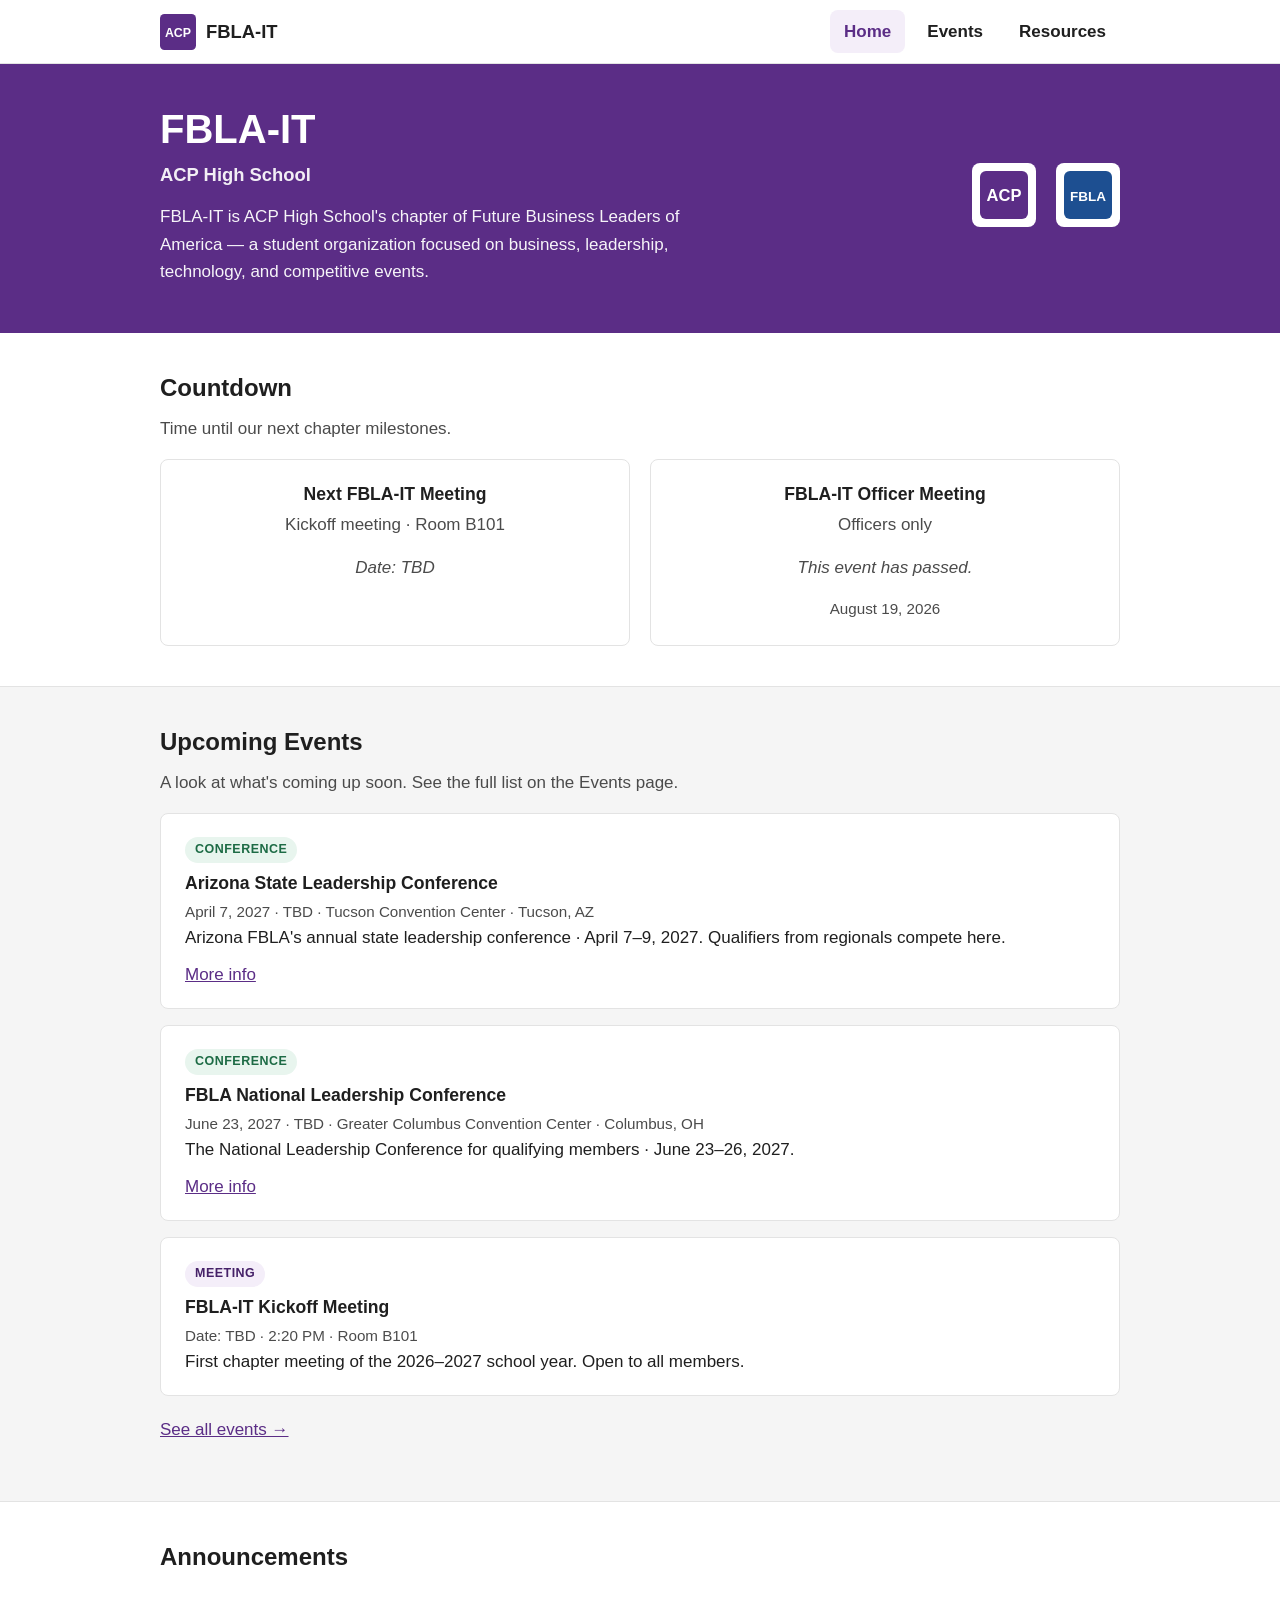
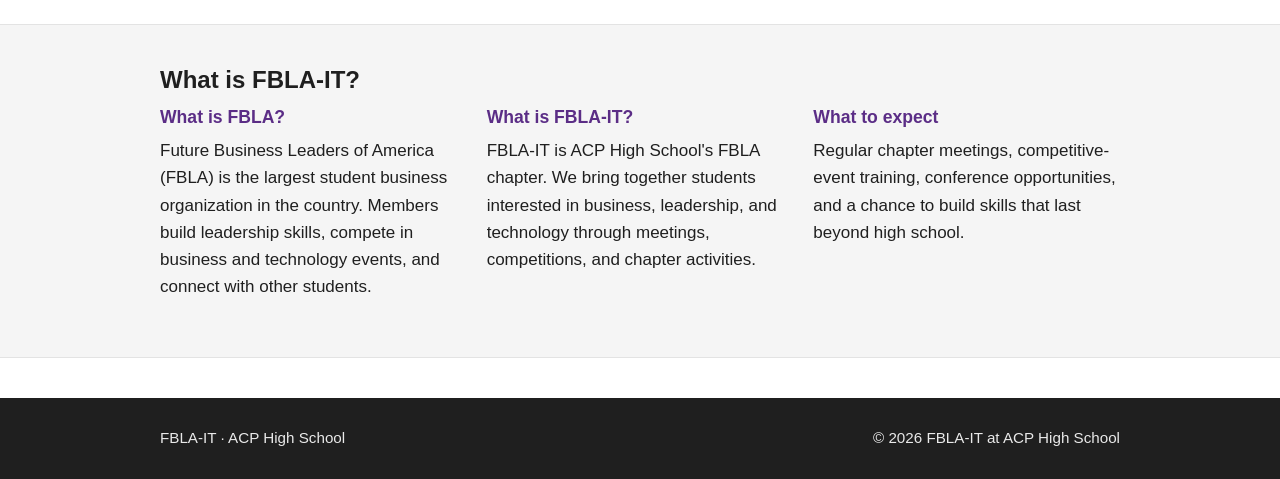
==== index.html @ 6e1526bc "Fix nav button accessibility and clean up styles" ====
<!DOCTYPE html>
<html lang="en">
  <head>
    <meta charset="UTF-8" />
    <meta name="viewport" content="width=device-width, initial-scale=1.0" />
    <title>FBLA-IT | ACP High School</title>
    <meta
      name="description"
      content="FBLA-IT is ACP High School's FBLA chapter focused on business, leadership, technology, and competitive events."
    />
    <link rel="icon" href="images/favicon.svg" type="image/svg+xml" />
    <link rel="stylesheet" href="css/styles.css" />
  </head>
  <body>
    <header class="site-header">
      <div class="container header-inner">
        <a class="brand" href="index.html">
          <!-- Replace images/acp-logo.svg with the official ACP High School logo -->
          <img
            class="brand-logo"
            src="images/acp-logo.svg"
            alt="ACP High School logo"
          />
          <span>FBLA-IT</span>
        </a>
        <button
          class="nav-toggle"
          id="nav-toggle"
          aria-label="Menu"
          aria-expanded="false"
          aria-controls="site-nav"
        >
          <span class="bar"></span>
          <span class="bar"></span>
          <span class="bar"></span>
        </button>
        <nav id="site-nav" class="site-nav" aria-label="Main navigation">
          <ul>
            <li><a class="active" aria-current="page" href="index.html">Home</a></li>
            <li><a href="events.html">Events</a></li>
            <li><a href="resources.html">Resources</a></li>
          </ul>
        </nav>
      </div>
    </header>

    <main id="main">
      <!-- Hero -->
      <section class="hero">
        <div class="container hero-inner">
          <div class="hero-text">
            <h1>FBLA-IT</h1>
            <p class="hero-school">ACP High School</p>
            <p class="hero-description">
              FBLA-IT is ACP High School's chapter of Future Business Leaders
              of America — a student organization focused on business,
              leadership, technology, and competitive events.
            </p>
          </div>
          <div class="hero-logos">
            <!-- Replace these with the official logo files (keep the same names) -->
            <img src="images/acp-logo.svg" alt="ACP High School logo" />
            <img src="images/fbla-logo.svg" alt="FBLA High School logo" />
          </div>
        </div>
      </section>

      <!-- Countdown -->
      <section class="section" aria-labelledby="countdown-heading">
        <div class="container">
          <h2 id="countdown-heading">Countdown</h2>
          <p class="section-intro">
            Time until our next chapter milestones.
          </p>
          <div id="countdown-list" class="countdown-list"></div>
        </div>
      </section>

      <!-- Upcoming events -->
      <section class="section section-alt" aria-labelledby="upcoming-heading">
        <div class="container">
          <h2 id="upcoming-heading">Upcoming Events</h2>
          <p class="section-intro">
            A look at what's coming up soon. See the full list on the Events page.
          </p>
          <div id="home-events" class="event-list"></div>
          <p class="section-link"><a href="events.html">See all events &rarr;</a></p>
        </div>
      </section>

      <!-- Latest announcement -->
      <section class="section" aria-labelledby="announcement-heading">
        <div class="container">
          <h2 id="announcement-heading">Announcements</h2>
          <div id="announcements"></div>
        </div>
      </section>

      <!-- About -->
      <section class="section section-alt" aria-labelledby="about-heading">
        <div class="container">
          <h2 id="about-heading">What is FBLA-IT?</h2>
          <div class="about-cols">
            <div>
              <h3>What is FBLA?</h3>
              <p>
                Future Business Leaders of America (FBLA) is the largest student
                business organization in the country. Members build leadership
                skills, compete in business and technology events, and connect
                with other students.
              </p>
            </div>
            <div>
              <h3>What is FBLA-IT?</h3>
              <p>
                FBLA-IT is ACP High School's FBLA chapter. We bring together
                students interested in business, leadership, and technology
                through meetings, competitions, and chapter activities.
              </p>
            </div>
            <div>
              <h3>What to expect</h3>
              <p>
                Regular chapter meetings, competitive-event training, conference
                opportunities, and a chance to build skills that last beyond
                high school.
              </p>
            </div>
          </div>
        </div>
      </section>
    </main>

    <footer class="site-footer">
      <div class="container footer-inner">
        <p>FBLA-IT &middot; ACP High School</p>
        <p>&copy; 2026 FBLA-IT at ACP High School</p>
      </div>
    </footer>

    <script src="js/data.js"></script>
    <script src="js/site.js"></script>
  </body>
</html>
---- css/styles.css ----
:root {
  --acp-purple: #5b2d86;
  --acp-purple-dark: #452168;
  --acp-purple-light: #f4eef9;
  --ink: #1f1f1f;
  --grey-700: #4b4b4b;
  --grey-500: #7a7a7a;
  --grey-300: #d9d9d9;
  --grey-100: #f5f5f5;
  --white: #ffffff;
  --border: #e3e3e3;
  --radius: 8px;
  --max-width: 1000px;
}

/* ---- Reset & base ---- */
* {
  box-sizing: border-box;
}

body {
  margin: 0;
  font-family: -apple-system, BlinkMacSystemFont, "Segoe UI", Roboto, Helvetica,
    Arial, sans-serif;
  font-size: 17px;
  line-height: 1.6;
  color: var(--ink);
  background: var(--white);
}

h1,
h2,
h3 {
  line-height: 1.25;
  margin: 0 0 0.5em;
}

h1 {
  font-size: 2rem;
}

h2 {
  font-size: 1.5rem;
}

h3 {
  font-size: 1.1rem;
}

p {
  margin: 0 0 1em;
}

a {
  color: var(--acp-purple);
}

a:hover {
  color: var(--acp-purple-dark);
}

/* Visible focus state for keyboard users */
a:focus-visible,
button:focus-visible {
  outline: 3px solid var(--acp-purple);
  outline-offset: 2px;
}

img {
  max-width: 100%;
  height: auto;
}

.container {
  max-width: var(--max-width);
  margin: 0 auto;
  padding: 0 20px;
}
.hidden {
  display: none !important;
}

/* ---- Header / navigation ---- */
.site-header {
  background: var(--white);
  border-bottom: 1px solid var(--border);
  position: sticky;
  top: 0;
  z-index: 50;
}

.header-inner {
  display: flex;
  align-items: center;
  justify-content: space-between;
  gap: 16px;
  padding-top: 10px;
  padding-bottom: 10px;
}

.brand {
  display: flex;
  align-items: center;
  gap: 10px;
  text-decoration: none;
  color: var(--ink);
  font-weight: 700;
  font-size: 1.15rem;
}

.brand:hover {
  color: var(--ink);
}

.brand-logo {
  height: 36px;
  width: auto;
}

.site-nav ul {
  list-style: none;
  margin: 0;
  padding: 0;
  display: flex;
  gap: 8px;
}

.site-nav a {
  display: block;
  padding: 8px 14px;
  border-radius: var(--radius);
  text-decoration: none;
  color: var(--ink);
  font-weight: 600;
}

.site-nav a:hover {
  background: var(--grey-100);
  color: var(--acp-purple);
}

.site-nav a.active {
  color: var(--acp-purple);
  background: var(--acp-purple-light);
}

/* Hamburger button (hidden on large screens) */
.nav-toggle {
  display: none;
  background: none;
  border: 1px solid var(--grey-300);
  border-radius: var(--radius);
  padding: 8px 10px;
  cursor: pointer;
}

.nav-toggle .bar {
  display: block;
  width: 22px;
  height: 2px;
  background: var(--ink);
  margin: 4px 0;
  border-radius: 1px;
}

/* ---- Hero ---- */
.hero {
  background: var(--acp-purple);
  color: var(--white);
  padding: 40px 0 48px;
}

.hero-inner {
  display: flex;
  align-items: center;
  justify-content: space-between;
  gap: 32px;
  flex-wrap: wrap;
}

.hero h1 {
  font-size: 2.5rem;
  margin-bottom: 0.15em;
}

.hero-school {
  font-size: 1.15rem;
  font-weight: 600;
  opacity: 0.92;
  margin-bottom: 0.75em;
}

.hero-description {
  max-width: 34em;
  margin: 0;
  opacity: 0.95;
}

.hero-logos {
  display: flex;
  align-items: center;
  gap: 20px;
  flex-shrink: 0;
}

.hero-logos img {
  height: 64px;
  width: auto;
  background: var(--white);
  border-radius: var(--radius);
  padding: 8px;
}

/* ---- Sections ---- */
.section {
  padding: 40px 0;
}

.section-alt {
  background: var(--grey-100);
  border-top: 1px solid var(--border);
  border-bottom: 1px solid var(--border);
}

.section-intro {
  color: var(--grey-700);
  max-width: 40em;
}

.section-link {
  margin-top: 20px;
}

/* ---- Page header (Events / Resources) ---- */
.page-header {
  background: var(--acp-purple);
  color: var(--white);
  padding: 32px 0;
}

.page-header p {
  opacity: 0.95;
  max-width: 42em;
  margin: 0;
}

/* ---- Countdown ---- */
.countdown-list {
  display: grid;
  gap: 20px;
  grid-template-columns: repeat(auto-fit, minmax(260px, 1fr));
}

.countdown-card {
  border: 1px solid var(--border);
  border-radius: var(--radius);
  padding: 24px;
  background: var(--white);
  text-align: center;
}

.countdown-name {
  margin-bottom: 0.25em;
}

.countdown-note {
  color: var(--grey-700);
  margin-bottom: 16px;
}

.countdown-time {
  display: flex;
  justify-content: center;
  gap: 16px;
  margin: 16px 0;
}

.countdown-unit {
  display: flex;
  flex-direction: column;
  align-items: center;
  min-width: 56px;
}

.countdown-value {
  font-size: 1.9rem;
  font-weight: 700;
  color: var(--acp-purple);
  font-variant-numeric: tabular-nums;
  line-height: 1.1;
}

.countdown-label {
  font-size: 0.8rem;
  text-transform: uppercase;
  letter-spacing: 0.04em;
  color: var(--grey-500);
}

.countdown-date {
  color: var(--grey-700);
  margin: 0;
  font-size: 0.95rem;
}

.countdown-past {
  margin: 0;
  color: var(--grey-700);
  font-style: italic;
}

.countdown-tbd {
  margin: 12px 0 0;
  color: var(--grey-700);
  font-style: italic;
}

/* ---- Announcement ---- */
.announcement-card {
  border: 1px solid var(--border);
  border-left: 5px solid var(--acp-purple);
  border-radius: var(--radius);
  padding: 20px 24px;
  background: var(--white);
  max-width: 46em;
}

.announcement-header {
  display: flex;
  align-items: baseline;
  justify-content: space-between;
  gap: 16px;
  flex-wrap: wrap;
}

.announcement-card h3 {
  margin-bottom: 0;
}

.announcement-date {
  color: var(--grey-500);
  font-size: 0.95rem;
  margin: 0;
}

.announcement-card > p {
  margin-bottom: 0;
}

.announcement-card .announcement-link {
  margin-top: 12px;
}

/* ---- Event cards ---- */
.event-list {
  display: grid;
  gap: 16px;
}

.event-card {
  border: 1px solid var(--border);
  border-radius: var(--radius);
  padding: 20px 24px;
  background: var(--white);
}

.event-card h3 {
  margin-bottom: 0.25em;
}

.event-meta {
  color: var(--grey-700);
  font-size: 0.95rem;
  margin-bottom: 0.5em;
}

.event-card > p {
  margin-bottom: 0;
}

.event-card .event-link {
  margin-top: 10px;
}

/* Event type badge — the label text carries the meaning (not color alone) */
.event-type {
  display: inline-block;
  font-size: 0.78rem;
  font-weight: 700;
  text-transform: uppercase;
  letter-spacing: 0.04em;
  padding: 3px 10px;
  border-radius: 999px;
  margin-bottom: 10px;
}

.type-meeting {
  background: var(--acp-purple-light);
  color: var(--acp-purple-dark);
}

.type-deadline {
  background: #fdeaea;
  color: #9b1c1c;
}

.type-competition {
  background: #e8f0fb;
  color: #1d4f91;
}

.type-conference {
  background: #e8f5ee;
  color: #1d6b45;
}

.type-fundraiser {
  background: #fdf3e0;
  color: #8a5a00;
}

.type-service {
  background: #e5f4f4;
  color: #0f5e5e;
}

.type-testing {
  background: #eeeeee;
  color: #4b4b4b;
}

.empty-note {
  color: var(--grey-700);
}

/* ---- Resource cards ---- */
.resource-grid {
  display: grid;
  gap: 16px;
  grid-template-columns: repeat(auto-fill, minmax(280px, 1fr));
}

.resource-card {
  border: 1px solid var(--border);
  border-radius: var(--radius);
  padding: 20px 24px;
  background: var(--white);
  display: flex;
  flex-direction: column;
}

.resource-card h3 {
  margin-bottom: 0.35em;
}

.resource-card p {
  margin-bottom: 0;
  flex-grow: 1;
}

.resource-link {
  margin-top: 14px;
}

/* ---- About (Home) ---- */
.about-cols {
  display: grid;
  gap: 20px;
  grid-template-columns: repeat(auto-fit, minmax(240px, 1fr));
}

.about-cols h3 {
  color: var(--acp-purple);
}

/* ---- Footer ---- */
.site-footer {
  background: var(--ink);
  color: var(--white);
  padding: 28px 0;
  margin-top: 40px;
}

.footer-inner {
  display: flex;
  justify-content: space-between;
  gap: 12px;
  flex-wrap: wrap;
}

.site-footer p {
  margin: 0;
  font-size: 0.95rem;
  opacity: 0.9;
}

/* ---- Responsive ---- */
@media (max-width: 720px) {
  body {
    font-size: 16px;
  }

  .nav-toggle {
    display: block;
  }

  .site-nav {
    display: none;
    position: absolute;
    top: 100%;
    left: 0;
    right: 0;
    background: var(--white);
    border-bottom: 1px solid var(--border);
    padding: 8px 20px 16px;
  }

  .site-nav.open {
    display: block;
  }

  .site-nav ul {
    flex-direction: column;
    gap: 4px;
  }

  .site-nav a {
    padding: 12px 10px;
  }

  .hero {
    padding: 32px 0 40px;
  }

  .hero h1 {
    font-size: 2rem;
  }

  .hero-inner {
    flex-direction: column;
    align-items: flex-start;
  }

  .hero-logos img {
    height: 52px;
  }

  .countdown-value {
    font-size: 1.5rem;
  }

  .countdown-unit {
    min-width: 48px;
  }

  .countdown-time {
    gap: 10px;
  }

  .footer-inner {
    flex-direction: column;
  }
}
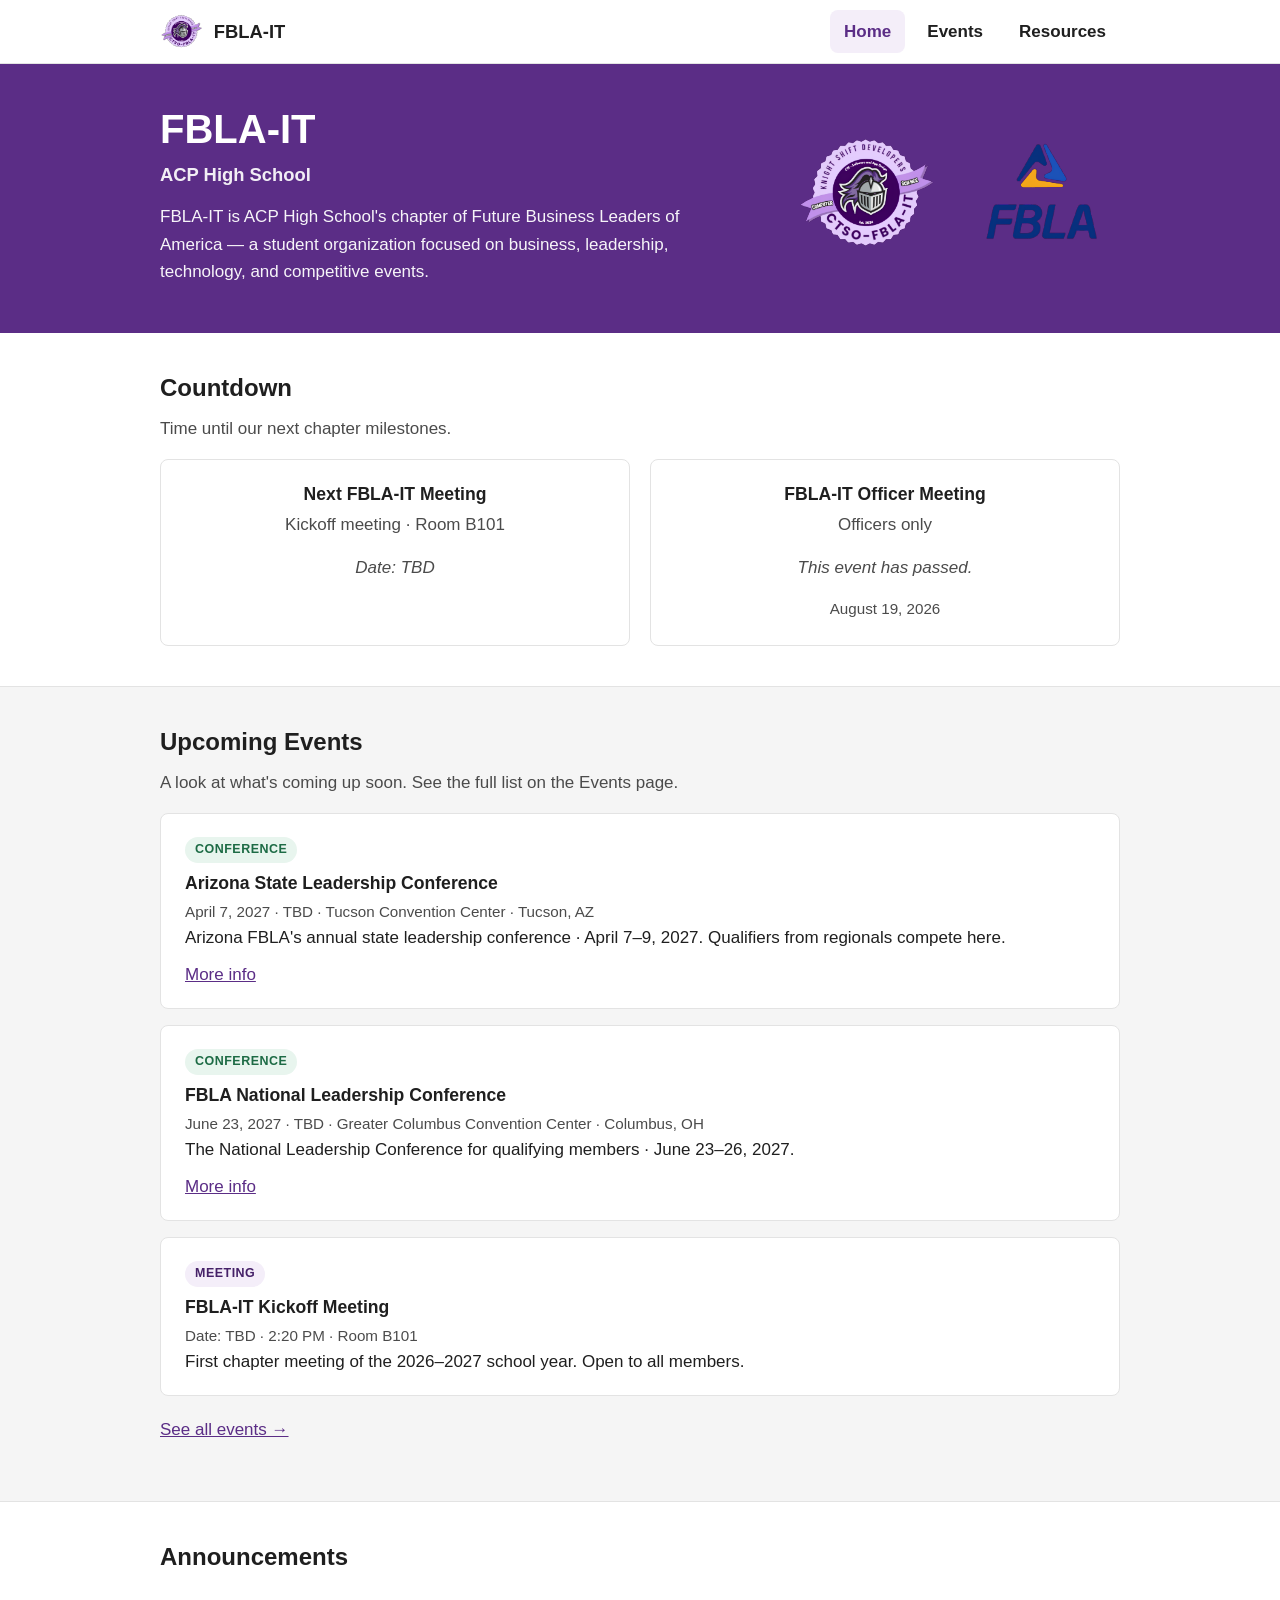
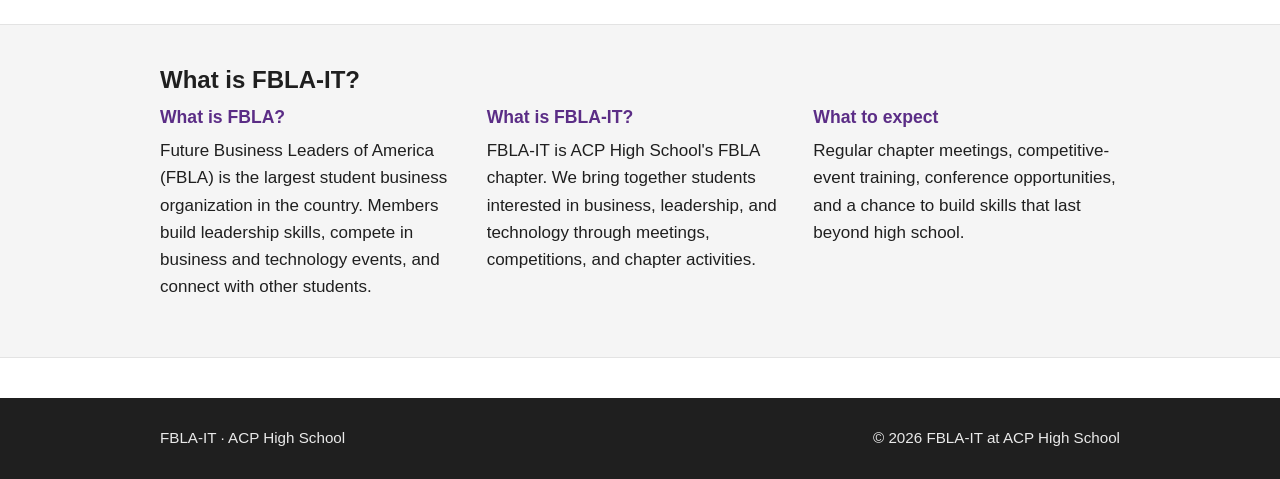
==== commit d2000514: "added the FBLA logo onto the website" ====
--- a/index.html
+++ b/index.html
@@ -60,7 +60,8 @@
           <div class="hero-logos">
             <!-- Replace these with the official logo files (keep the same names) -->
             <img src="images/acp-logo.svg" alt="ACP High School logo" />
-            <img src="images/fbla-logo.svg" alt="FBLA High School logo" />
+            <img src="images/fbla-primary-logo.svg" alt="FBLA High School logo" />
+            <!-- <img src="images\fbla-emblem.svg" alt="FBLA High School emblem" /> -->
           </div>
         </div>
       </section>
--- a/css/styles.css
+++ b/css/styles.css
@@ -199,16 +199,14 @@
 .hero-logos {
   display: flex;
   align-items: center;
-  gap: 20px;
+  gap: 24px;
   flex-shrink: 0;
 }
 
 .hero-logos img {
-  height: 64px;
+  height: 120px;
   width: auto;
-  background: var(--white);
-  border-radius: var(--radius);
-  padding: 8px;
+  object-fit: contain;
 }
 
 /* ---- Sections ---- */
@@ -542,7 +540,7 @@
   }
 
   .hero-logos img {
-    height: 52px;
+    height: 80px;
   }
 
   .countdown-value {
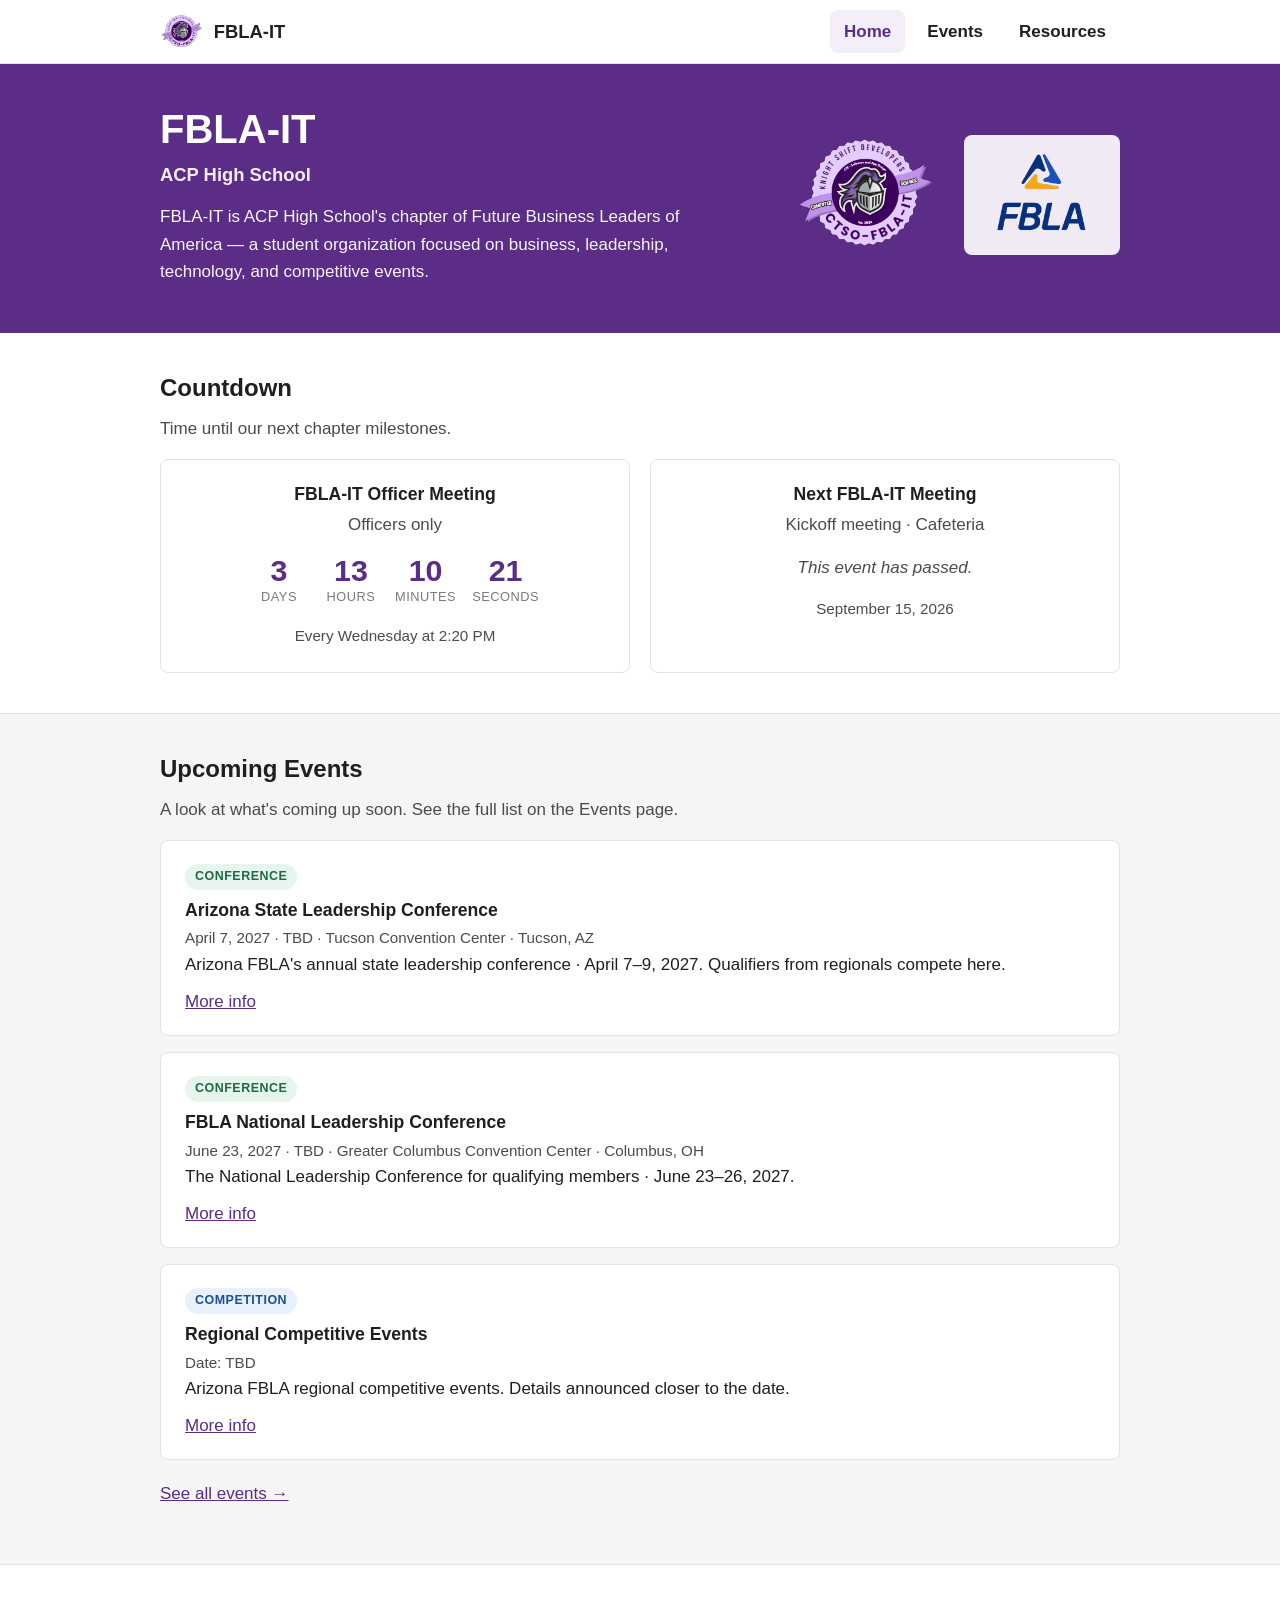
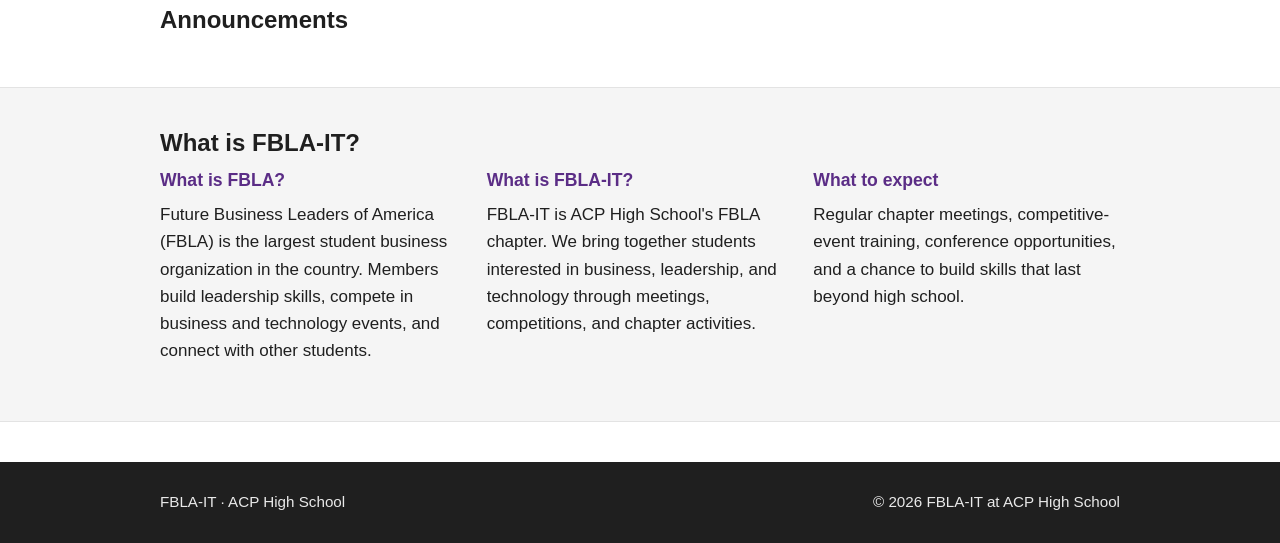
==== commit 96540367: "Fixed events, and put backgroudn behind logo, and more..." ====
--- a/index.html
+++ b/index.html
@@ -139,7 +139,7 @@
       </div>
     </footer>
 
-    <script src="js/data.js"></script>
-    <script src="js/site.js"></script>
+    <script src="js/data.js?v=2"></script>
+    <script src="js/site.js?v=2"></script>
   </body>
 </html>
--- a/css/styles.css
+++ b/css/styles.css
@@ -209,6 +209,12 @@
   object-fit: contain;
 }
 
+.hero-logos img:last-child {
+  background: rgba(255, 255, 255, 0.9);
+  padding: 12px 16px;
+  border-radius: 8px;
+}
+
 /* ---- Sections ---- */
 .section {
   padding: 40px 0;
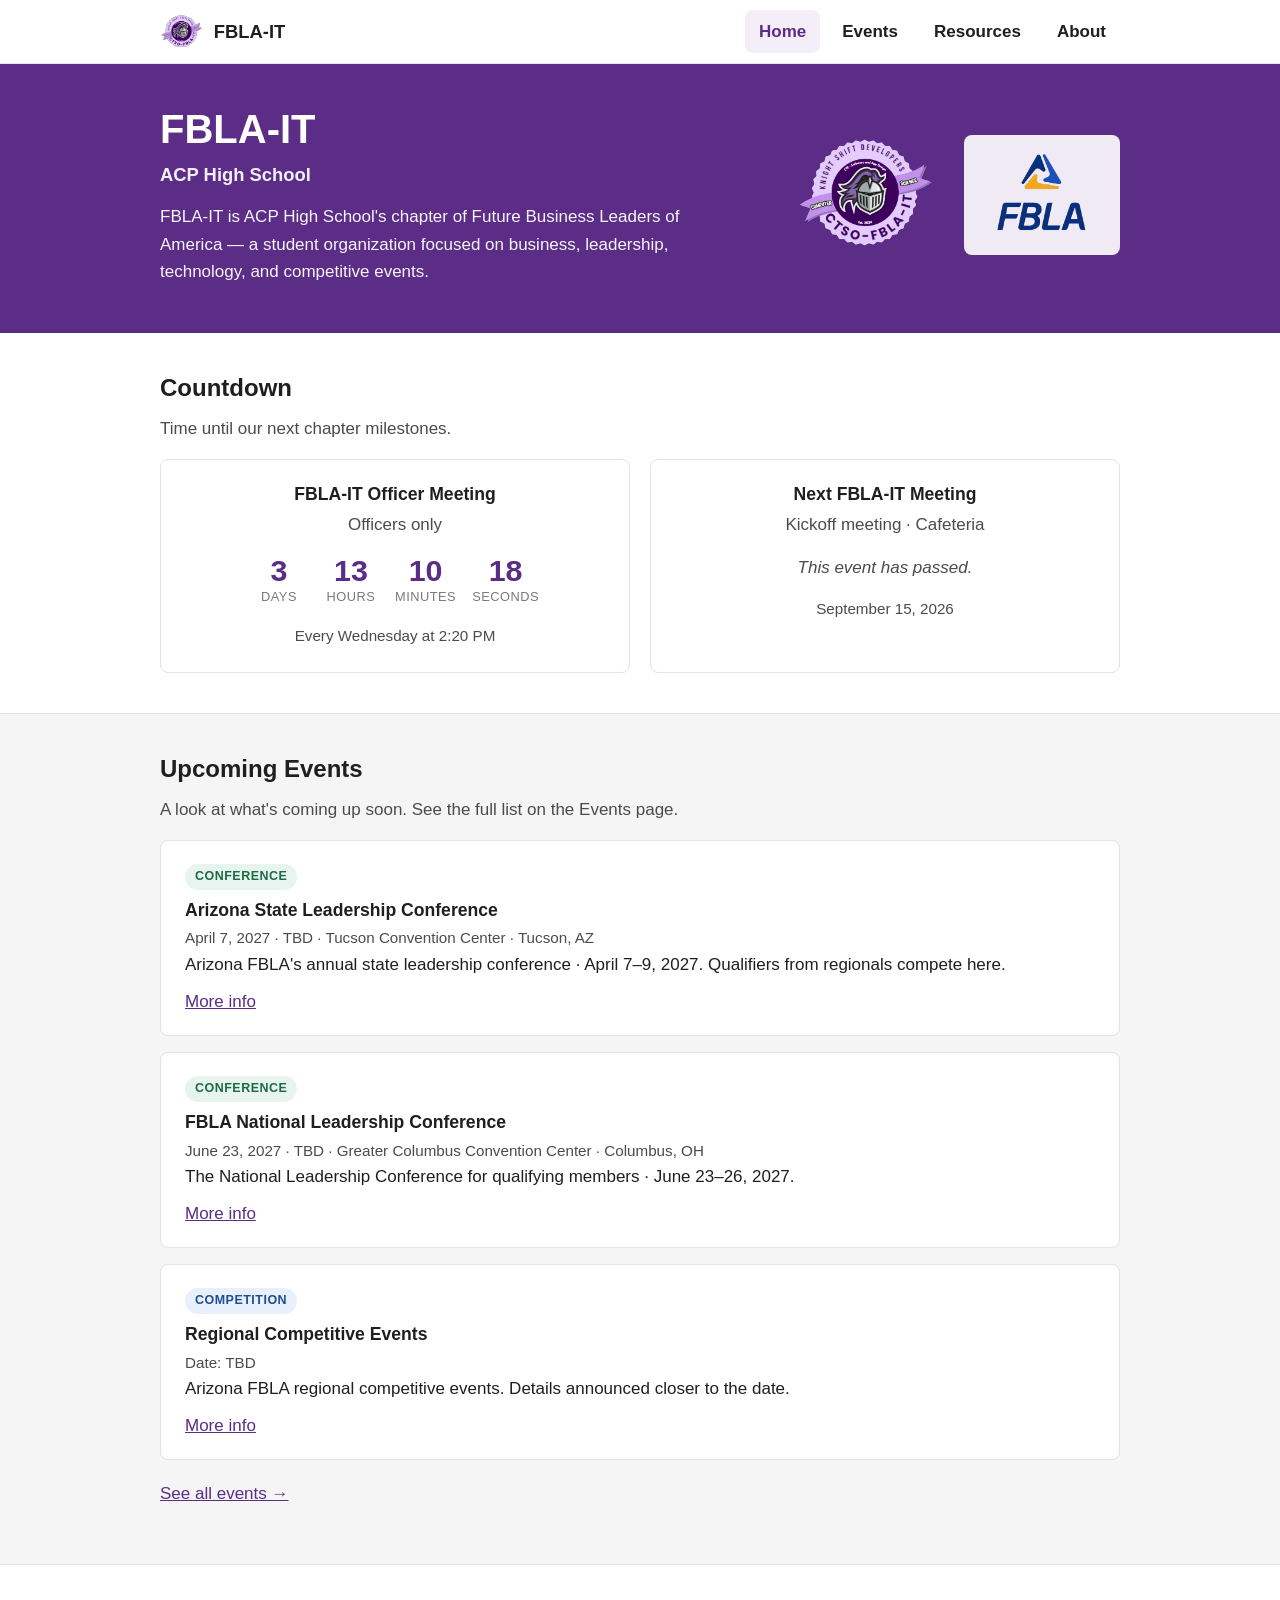
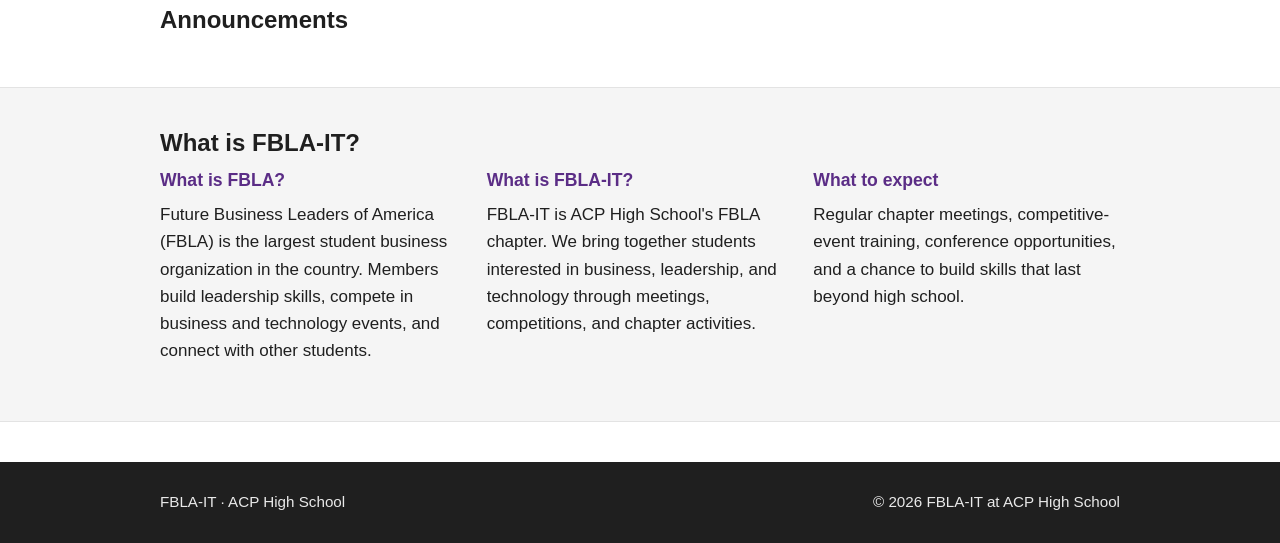
==== commit c5694512: "Added the about page" ====
--- a/index.html
+++ b/index.html
@@ -39,6 +39,7 @@
             <li><a class="active" aria-current="page" href="index.html">Home</a></li>
             <li><a href="events.html">Events</a></li>
             <li><a href="resources.html">Resources</a></li>
+            <li><a href="about.html">About</a></li>
           </ul>
         </nav>
       </div>
--- a/css/styles.css
+++ b/css/styles.css
@@ -466,6 +466,62 @@
   margin-top: 14px;
 }
 
+/* ---- About page ---- */
+.content-in-progress {
+  border: 1px dashed var(--grey-500);
+  border-radius: var(--radius);
+  padding: 20px 24px;
+  color: var(--grey-500);
+  background: var(--grey-100);
+  font-style: italic;
+  max-width: 46em;
+}
+
+.advisor-quote {
+  margin: 0;
+  padding: 20px 24px;
+  border-left: 5px solid var(--acp-purple);
+  border-radius: var(--radius);
+  background: var(--acp-purple-light);
+  max-width: 46em;
+}
+
+.advisor-quote p {
+  margin: 0;
+  font-size: 1.1rem;
+  font-style: italic;
+  color: var(--grey-700);
+}
+
+.officer-grid {
+  display: grid;
+  gap: 16px;
+  grid-template-columns: repeat(auto-fit, minmax(220px, 1fr));
+}
+
+.officer-card {
+  border: 1px solid var(--border);
+  border-radius: var(--radius);
+  padding: 20px 24px;
+  background: var(--white);
+}
+
+.officer-card h3 {
+  margin-bottom: 0.15em;
+  color: var(--acp-purple);
+}
+
+.officer-name {
+  color: var(--grey-500);
+  font-size: 0.95rem;
+  font-style: italic;
+  margin-bottom: 0.5em;
+}
+
+.officer-card > p:last-child {
+  margin-bottom: 0;
+}
+
 /* ---- About (Home) ---- */
 .about-cols {
   display: grid;
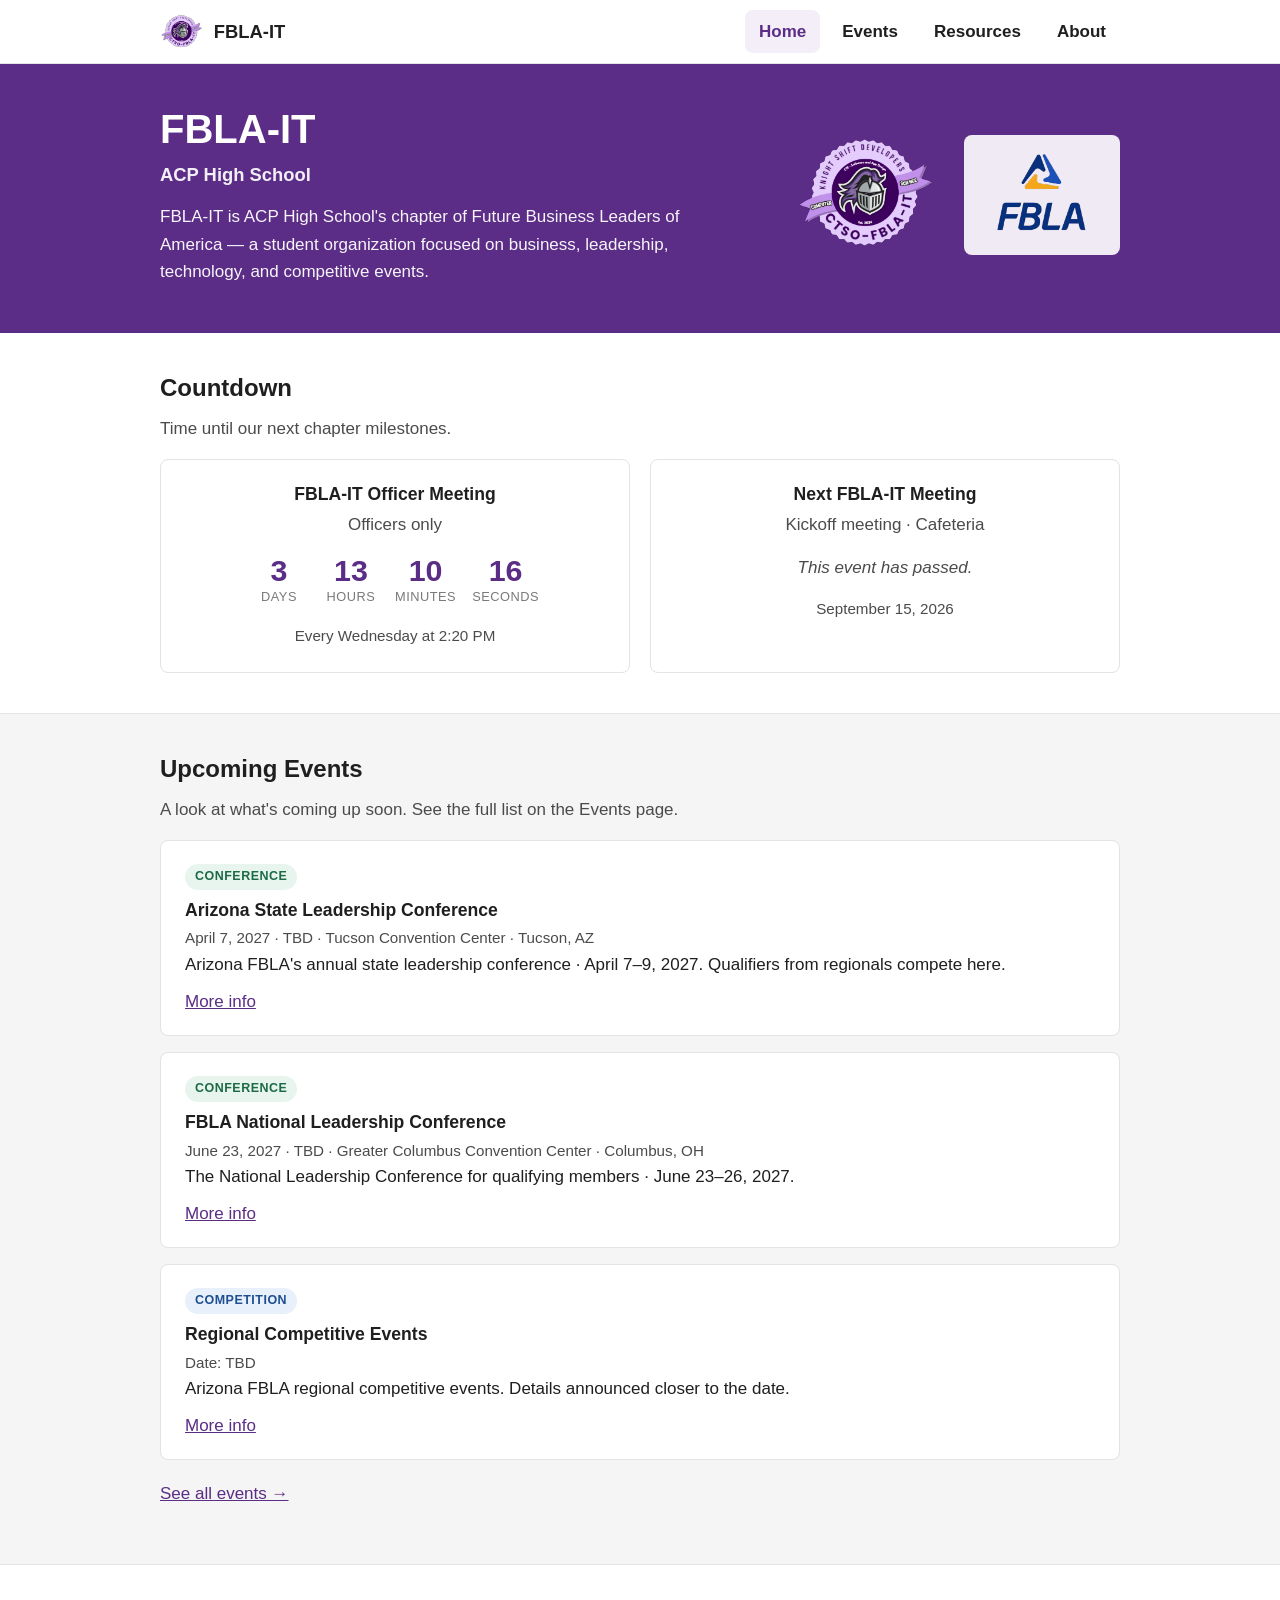
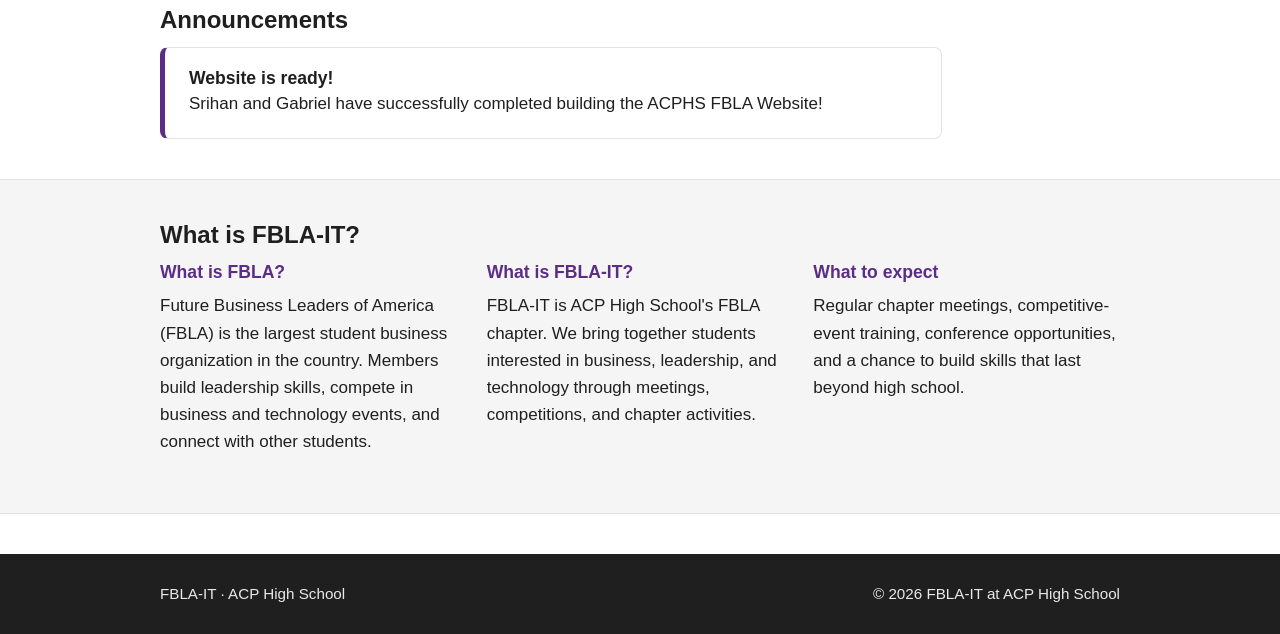
==== commit 03830c33: "added .ics Add To Calendar but may be buggy because I used AI to help" ====
--- a/index.html
+++ b/index.html
@@ -140,7 +140,7 @@
       </div>
     </footer>
 
-    <script src="js/data.js?v=2"></script>
-    <script src="js/site.js?v=2"></script>
+    <script src="js/data.js?v=3"></script>
+    <script src="js/site.js?v=3"></script>
   </body>
 </html>
--- a/css/styles.css
+++ b/css/styles.css
@@ -437,6 +437,28 @@
   color: var(--grey-700);
 }
 
+/* ---- Add to Calendar button ---- */
+.card-actions {
+  margin: 12px 0 0;
+}
+
+.ics-button {
+  display: inline-block;
+  background: var(--acp-purple);
+  color: var(--white);
+  border: none;
+  border-radius: var(--radius);
+  padding: 8px 16px;
+  font-family: inherit;
+  font-size: 0.9rem;
+  font-weight: 600;
+  cursor: pointer;
+}
+
+.ics-button:hover {
+  background: var(--acp-purple-dark);
+}
+
 /* ---- Resource cards ---- */
 .resource-grid {
   display: grid;
@@ -491,6 +513,51 @@
   font-size: 1.1rem;
   font-style: italic;
   color: var(--grey-700);
+}
+
+.achievement-gallery {
+  display: grid;
+  gap: 18px;
+  grid-template-columns: repeat(2, minmax(0, 1fr));
+  margin-top: 24px;
+}
+
+.achievement-card {
+  margin: 0;
+  border: 1px solid var(--border);
+  border-radius: var(--radius);
+  background: var(--white);
+  overflow: hidden;
+}
+
+.achievement-card-wide {
+  grid-column: span 2;
+}
+
+.achievement-card img {
+  display: block;
+  width: 100%;
+  aspect-ratio: 4 / 3;
+  object-fit: cover;
+  background: var(--grey-100);
+}
+
+.achievement-card-wide img {
+  aspect-ratio: 16 / 9;
+}
+
+.achievement-card figcaption {
+  padding: 14px 16px 16px;
+  color: var(--grey-700);
+  font-size: 0.95rem;
+  line-height: 1.45;
+}
+
+.achievement-card figcaption strong {
+  display: block;
+  color: var(--acp-purple);
+  font-size: 1rem;
+  margin-bottom: 2px;
 }
 
 .officer-grid {
@@ -617,6 +684,19 @@
     gap: 10px;
   }
 
+  .achievement-gallery {
+    grid-template-columns: 1fr;
+  }
+
+  .achievement-card-wide {
+    grid-column: auto;
+  }
+
+  .achievement-card img,
+  .achievement-card-wide img {
+    aspect-ratio: 4 / 3;
+  }
+
   .footer-inner {
     flex-direction: column;
   }
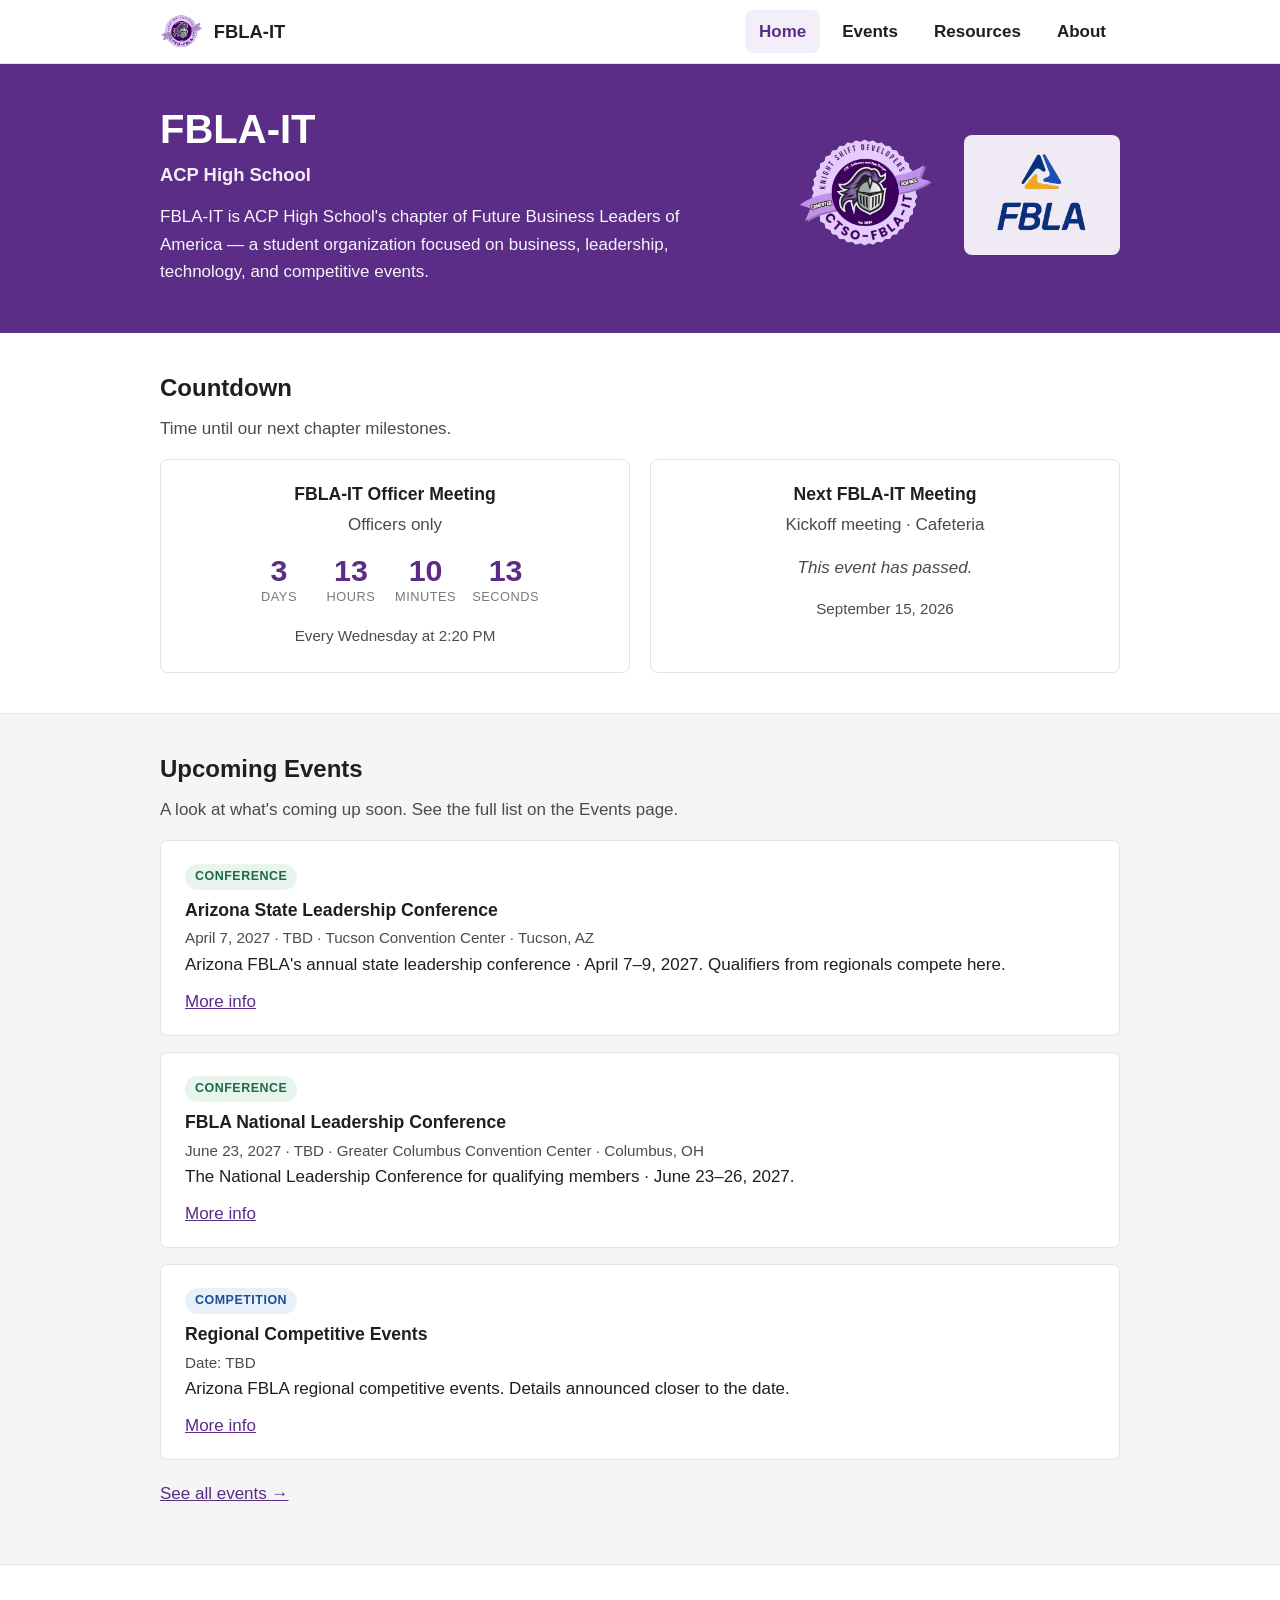
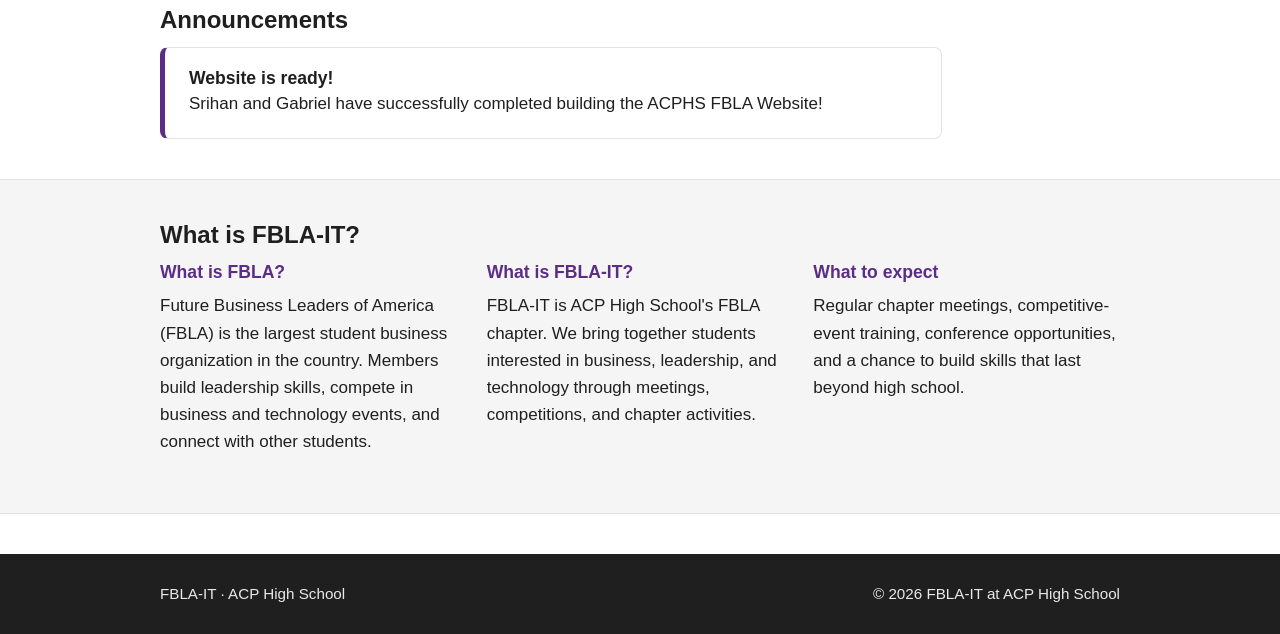
==== commit 3334e42f: "Tried making the ics open in Google Calendar if they are on laptop" ====
--- a/index.html
+++ b/index.html
@@ -140,7 +140,7 @@
       </div>
     </footer>
 
-    <script src="js/data.js?v=3"></script>
-    <script src="js/site.js?v=3"></script>
+    <script src="js/data.js?v=4"></script>
+    <script src="js/site.js?v=4"></script>
   </body>
 </html>
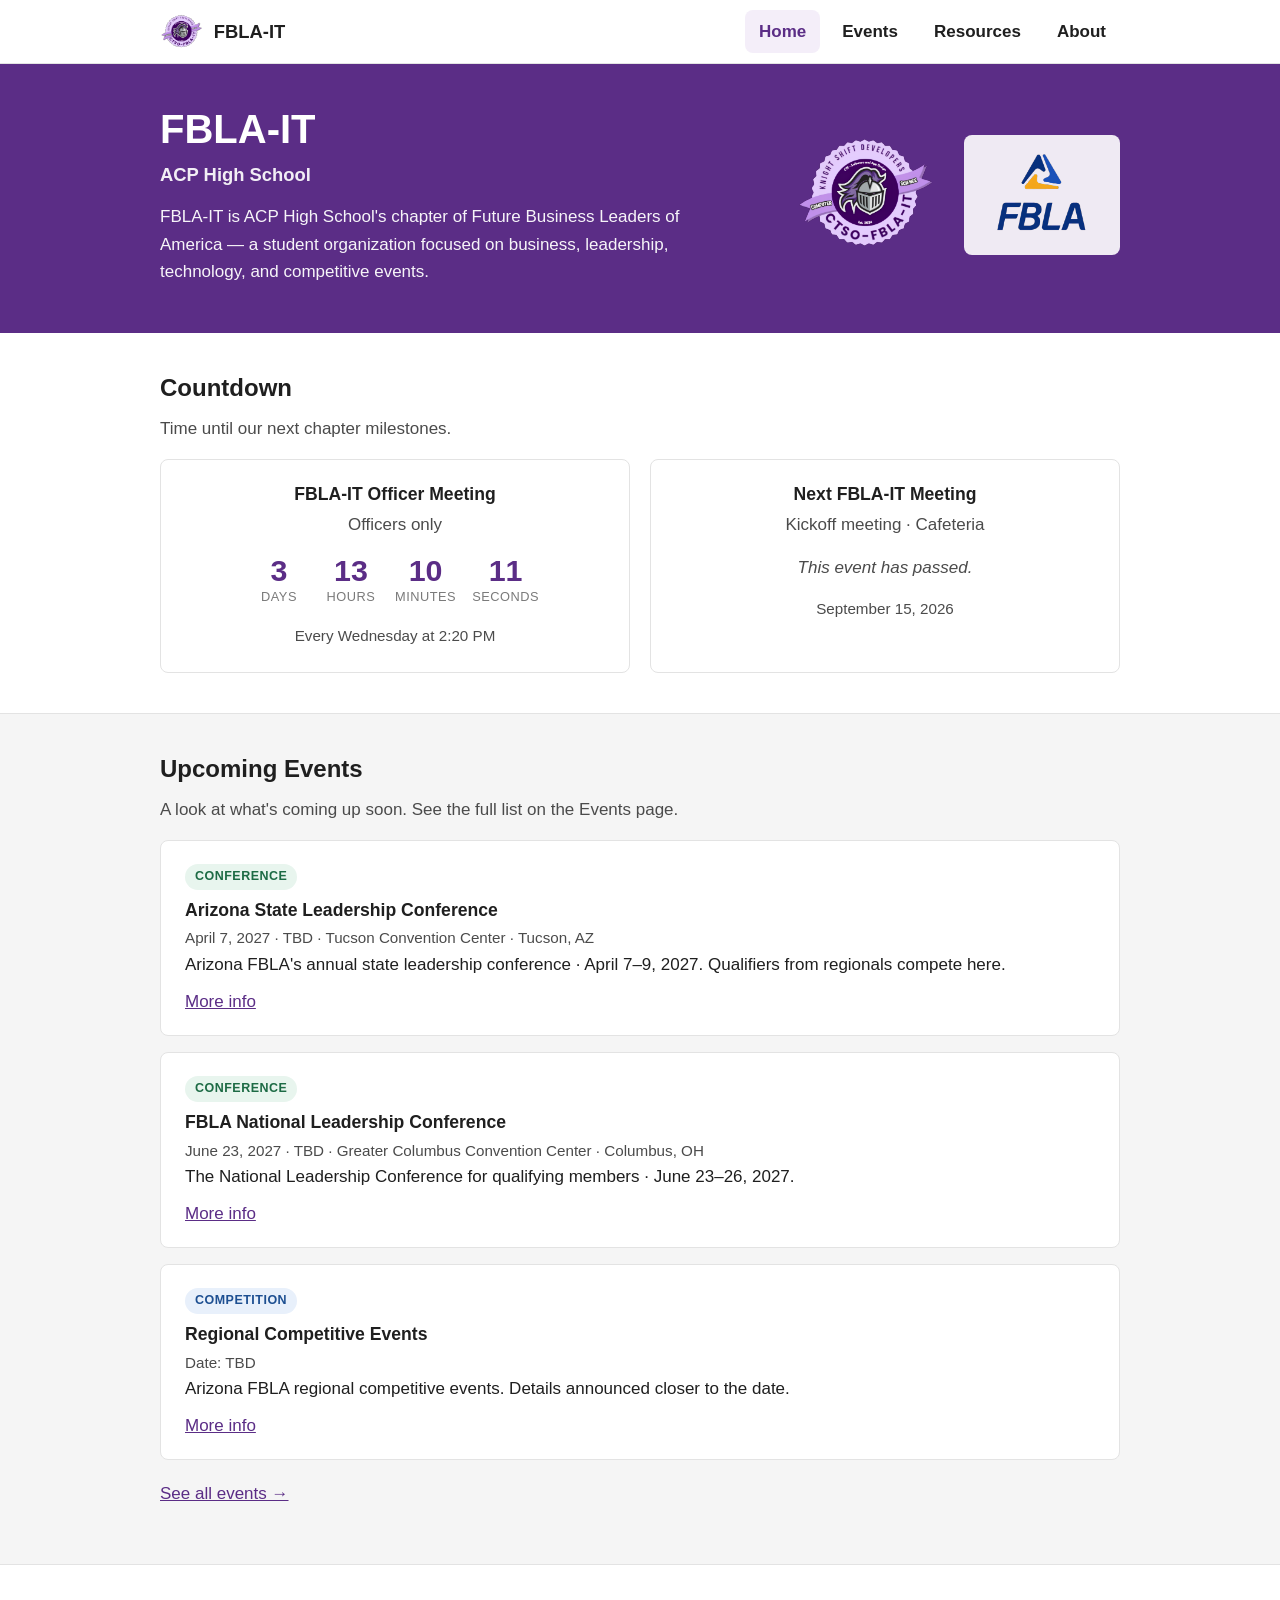
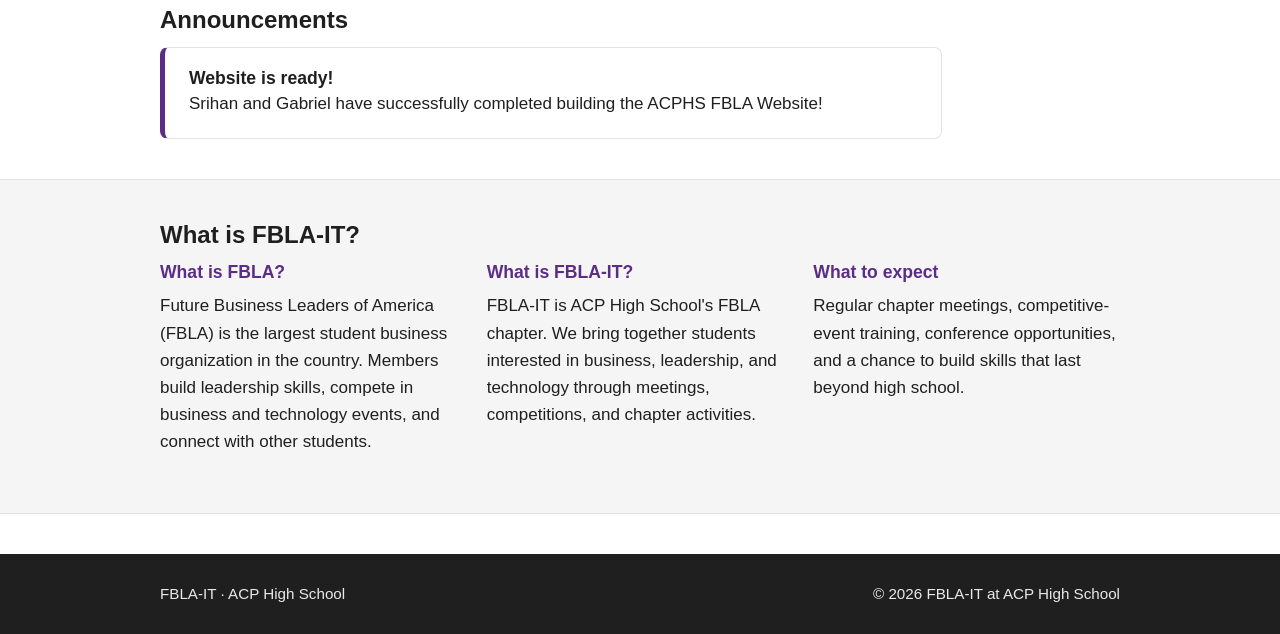
==== commit 9553513a: "Added all the images into bin and added the new officer" ====
--- a/index.html
+++ b/index.html
@@ -140,7 +140,7 @@
       </div>
     </footer>
 
-    <script src="js/data.js?v=4"></script>
-    <script src="js/site.js?v=4"></script>
+    <script src="js/data.js?v=6"></script>
+    <script src="js/site.js?v=6"></script>
   </body>
 </html>
--- a/css/styles.css
+++ b/css/styles.css
@@ -319,6 +319,13 @@
   font-style: italic;
 }
 
+.countdown-skip {
+  margin: 12px 0 0;
+  color: #b91c1c;
+  font-style: italic;
+  font-size: 0.95rem;
+}
+
 /* ---- Announcement ---- */
 .announcement-card {
   border: 1px solid var(--border);
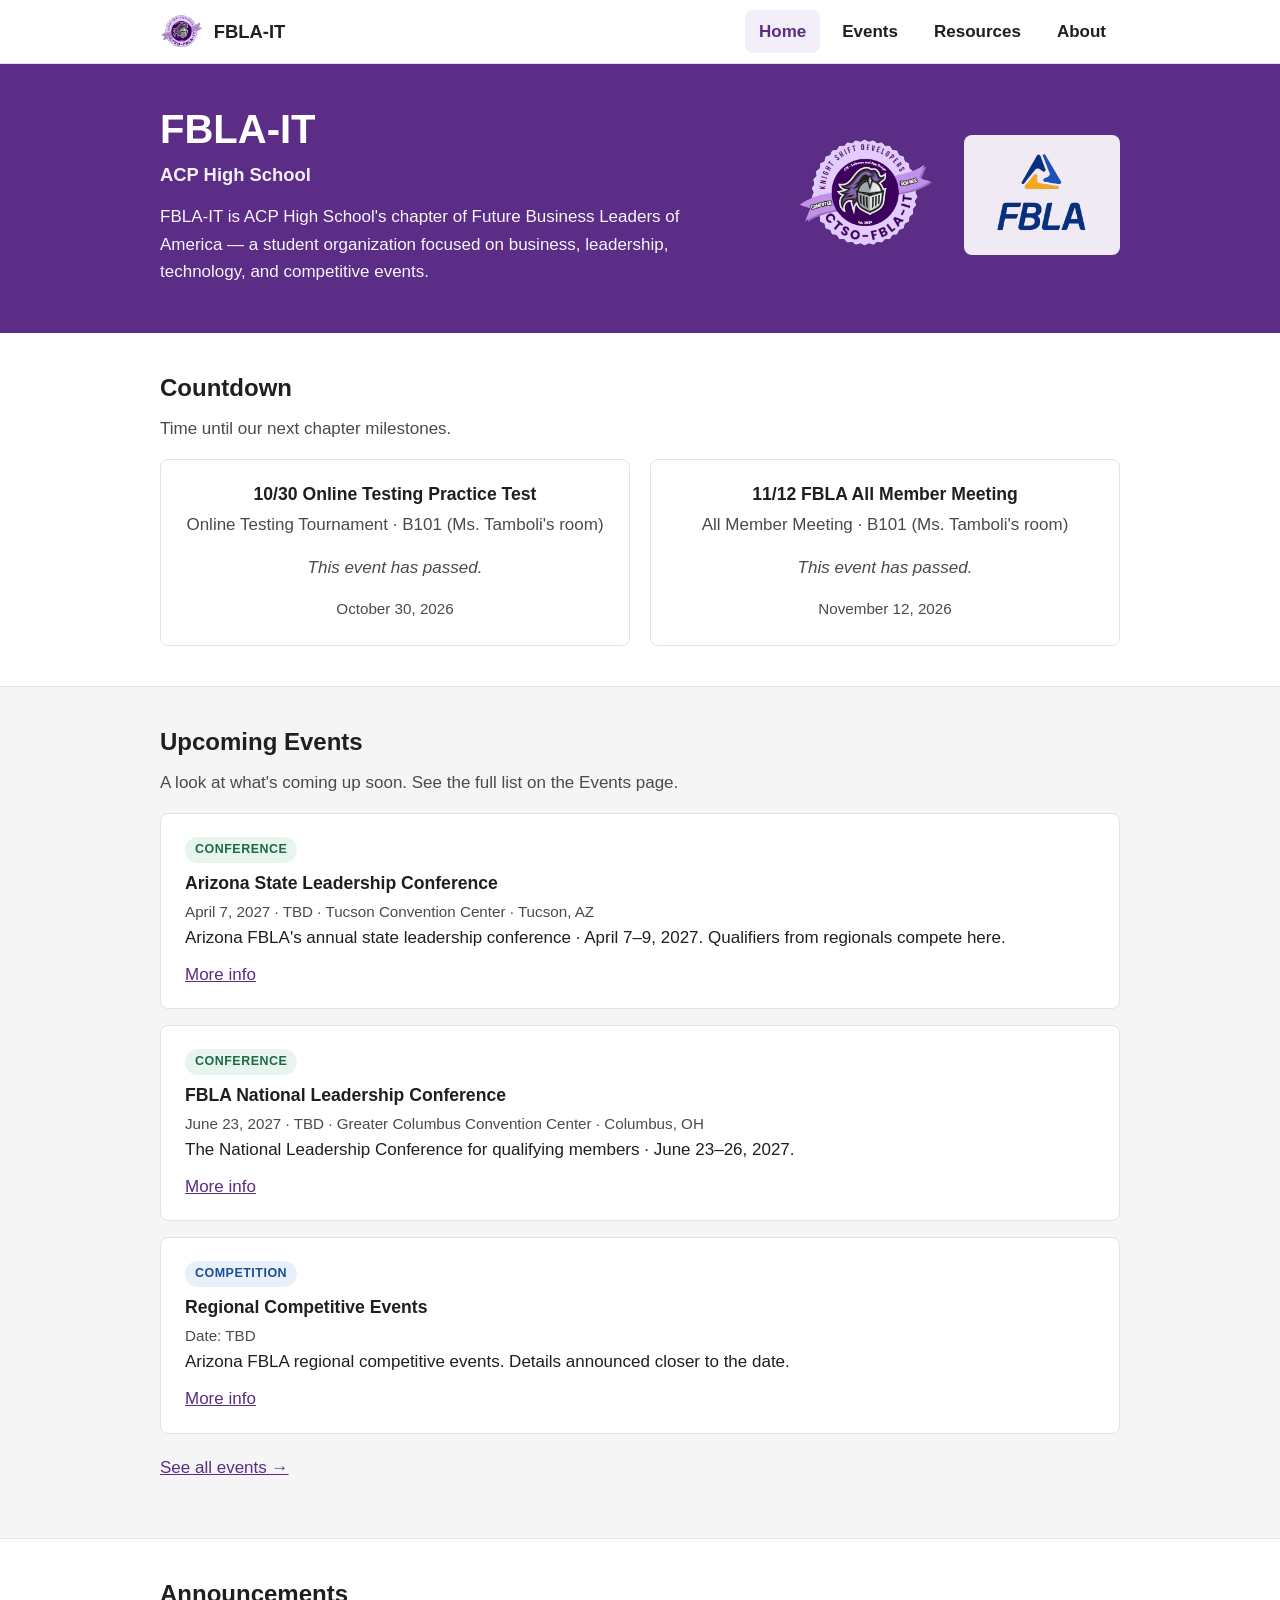
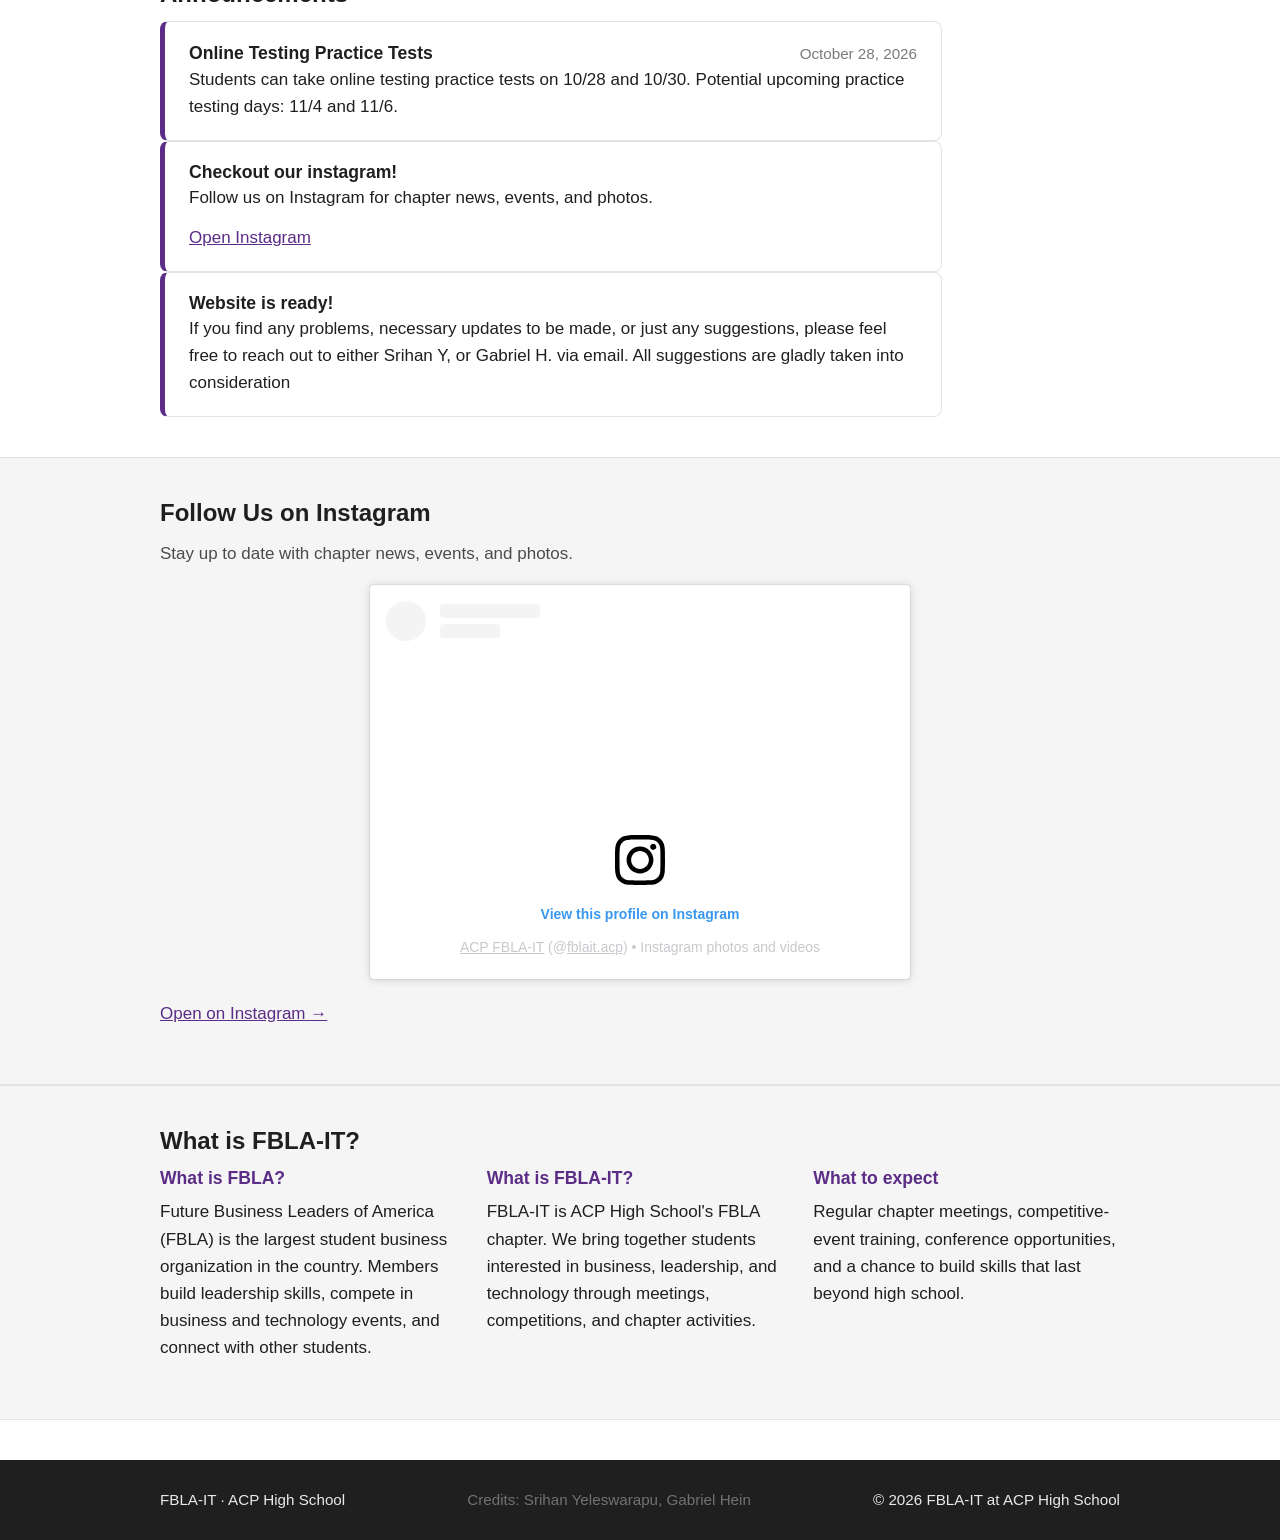
==== commit ac5605ec: "feat: add credits to footer, countdowns, events, and Instagram embed" ====
--- a/index.html
+++ b/index.html
@@ -98,6 +98,51 @@
         </div>
       </section>
 
+      <!-- Instagram -->
+      <section class="section section-alt" aria-labelledby="instagram-heading">
+        <div class="container">
+          <h2 id="instagram-heading">Follow Us on Instagram</h2>
+          <p class="section-intro">
+            Stay up to date with chapter news, events, and photos.
+          </p>
+          <div class="instagram-embed">
+            <blockquote class="instagram-media" data-instgrm-permalink="https://www.instagram.com/fblait.acp/?utm_source=ig_embed&amp;utm_campaign=loading" data-instgrm-version="14" style=" background:#FFF; border:0; border-radius:3px; box-shadow:0 0 1px 0 rgba(0,0,0,0.5),0 1px 10px 0 rgba(0,0,0,0.15); margin: 1px auto; max-width:540px; min-width:326px; padding:0; width:99.375%; width:-webkit-calc(100% - 2px); width:calc(100% - 2px);">
+              <div style="padding:16px;">
+                <a href="https://www.instagram.com/fblait.acp/?utm_source=ig_embed&amp;utm_campaign=loading" style=" background:#FFFFFF; line-height:0; padding:0 0; text-align:center; text-decoration:none; width:100%;" target="_blank">
+                  <div style=" display: flex; flex-direction: row; align-items: center;">
+                    <div style="background-color: #F4F4F4; border-radius: 50%; flex-grow: 0; height: 40px; margin-right: 14px; width: 40px;"></div>
+                    <div style="display: flex; flex-direction: column; flex-grow: 1; justify-content: center;">
+                      <div style=" background-color: #F4F4F4; border-radius: 4px; flex-grow: 0; height: 14px; margin-bottom: 6px; width: 100px;"></div>
+                      <div style=" background-color: #F4F4F4; border-radius: 4px; flex-grow: 0; height: 14px; width: 60px;"></div>
+                    </div>
+                  </div>
+                  <div style="padding: 19% 0;"></div>
+                  <div style="display:block; height:50px; margin:0 auto 12px; width:50px;">
+                    <svg width="50px" height="50px" viewBox="0 0 60 60" version="1.1" xmlns="https://www.w3.org/2000/svg" xmlns:xlink="https://www.w3.org/1999/xlink">
+                      <g stroke="none" stroke-width="1" fill="none" fill-rule="evenodd">
+                        <g transform="translate(-511.000000, -20.000000)" fill="#000000">
+                          <g>
+                            <path d="M556.869,30.41 C554.814,30.41 553.148,32.076 553.148,34.131 C553.148,36.186 554.814,37.852 556.869,37.852 C558.924,37.852 560.59,36.186 560.59,34.131 C560.59,32.076 558.924,30.41 556.869,30.41 M541,60.657 C535.114,60.657 530.342,55.887 530.342,50 C530.342,44.114 535.114,39.342 541,39.342 C546.887,39.342 551.658,44.114 551.658,50 C551.658,55.887 546.887,60.657 541,60.657 M541,33.886 C532.1,33.886 524.886,41.1 524.886,50 C524.886,58.899 532.1,66.113 541,66.113 C549.9,66.113 557.115,58.899 557.115,50 C557.115,41.1 549.9,33.886 541,33.886 M565.378,62.101 C565.244,65.022 564.756,66.606 564.346,67.663 C563.803,69.06 563.154,70.057 562.106,71.106 C561.058,72.155 560.06,72.803 558.662,73.347 C557.607,73.757 556.021,74.244 553.102,74.378 C549.944,74.521 548.997,74.552 541,74.552 C533.003,74.552 532.056,74.521 528.898,74.378 C525.979,74.244 524.393,73.757 523.338,73.347 C521.94,72.803 520.942,72.155 519.894,71.106 C518.846,70.057 518.197,69.06 517.654,67.663 C517.244,66.606 516.755,65.022 516.623,62.101 C516.479,58.943 516.448,57.996 516.448,50 C516.448,42.003 516.479,41.056 516.623,37.899 C516.755,34.978 517.244,33.391 517.654,32.338 C518.197,30.938 518.846,29.942 519.894,28.894 C520.942,27.846 521.94,27.196 523.338,26.654 C524.393,26.244 525.979,25.756 528.898,25.623 C532.057,25.479 533.004,25.448 541,25.448 C548.997,25.448 549.943,25.479 553.102,25.623 C556.021,25.756 557.607,26.244 558.662,26.654 C560.06,27.196 561.058,27.846 562.106,28.894 C563.154,29.942 563.803,30.938 564.346,32.338 C564.756,33.391 565.244,34.978 565.378,37.899 C565.522,41.056 565.552,42.003 565.552,50 C565.552,57.996 565.522,58.943 565.378,62.101 M570.82,37.631 C570.674,34.438 570.167,32.258 569.425,30.349 C568.659,28.377 567.633,26.702 565.965,25.035 C564.297,23.368 562.623,22.342 560.652,21.575 C558.743,20.834 556.562,20.326 553.369,20.18 C550.169,20.033 549.148,20 541,20 C532.853,20 531.831,20.033 528.631,20.18 C525.438,20.326 523.257,20.834 521.349,21.575 C519.376,22.342 517.703,23.368 516.035,25.035 C514.368,26.702 513.342,28.377 512.574,30.349 C511.834,32.258 511.326,34.438 511.181,37.631 C511.035,40.831 511,41.851 511,50 C511,58.147 511.035,59.17 511.181,62.369 C511.326,65.562 511.834,67.743 512.574,69.651 C513.342,71.625 514.368,73.296 516.035,74.965 C517.703,76.634 519.376,77.658 521.349,78.425 C523.257,79.167 525.438,79.673 528.631,79.82 C531.831,79.965 532.853,80.001 541,80.001 C549.148,80.001 550.169,79.965 553.369,79.82 C556.562,79.673 558.743,79.167 560.652,78.425 C562.623,77.658 564.297,76.634 565.965,74.965 C567.633,73.296 568.659,71.625 569.425,69.651 C570.167,67.743 570.674,65.562 570.82,62.369 C570.966,59.17 571,58.147 571,50 C571,41.851 570.966,40.831 570.82,37.631"></path>
+                          </g>
+                        </g>
+                      </g>
+                    </svg>
+                  </div>
+                  <div style="padding-top: 8px;">
+                    <div style=" color:#3897f0; font-family:Arial,sans-serif; font-size:14px; font-style:normal; font-weight:550; line-height:18px;">View this profile on Instagram</div>
+                  </div>
+                </a>
+                <p style=" color:#c9c8cd; font-family:Arial,sans-serif; font-size:14px; line-height:17px; margin-bottom:0; margin-top:8px; overflow:hidden; padding:8px 0 7px; text-align:center; text-overflow:ellipsis; white-space:nowrap;">
+                  <a href="https://www.instagram.com/fblait.acp/?utm_source=ig_embed&amp;utm_campaign=loading" style=" color:#c9c8cd; font-family:Arial,sans-serif; font-size:14px; font-style:normal; font-weight:normal; line-height:17px;" target="_blank">ACP FBLA-IT</a>
+                  (@<a href="https://www.instagram.com/fblait.acp/?utm_source=ig_embed&amp;utm_campaign=loading" style=" color:#c9c8cd; font-family:Arial,sans-serif; font-size:14px; font-style:normal; font-weight:normal; line-height:17px;" target="_blank">fblait.acp</a>) • Instagram photos and videos
+                </p>
+              </div>
+            </blockquote>
+          </div>
+          <p class="section-link"><a href="https://www.instagram.com/fblait.acp/" target="_blank" rel="noopener">Open on Instagram &rarr;</a></p>
+        </div>
+      </section>
+
       <!-- About -->
       <section class="section section-alt" aria-labelledby="about-heading">
         <div class="container">
@@ -136,11 +181,13 @@
     <footer class="site-footer">
       <div class="container footer-inner">
         <p>FBLA-IT &middot; ACP High School</p>
+        <p class="footer-credits">Credits: Srihan Yeleswarapu, Gabriel Hein</p>
         <p>&copy; 2026 FBLA-IT at ACP High School</p>
       </div>
     </footer>
 
-    <script src="js/data.js?v=6"></script>
+    <script src="js/data.js?v=7"></script>
     <script src="js/site.js?v=6"></script>
+    <script async src="https://www.instagram.com/embed.js"></script>
   </body>
 </html>
--- a/css/styles.css
+++ b/css/styles.css
@@ -76,8 +76,10 @@
   margin: 0 auto;
   padding: 0 20px;
 }
-.hidden {
-  display: none !important;
+.instagram-embed {
+  display: flex;
+  justify-content: center;
+  margin: 0 auto;
 }
 
 /* ---- Header / navigation ---- */
@@ -628,6 +630,12 @@
   opacity: 0.9;
 }
 
+.footer-credits {
+  font-size: 0.85rem;
+  color: var(--grey-500);
+  margin: 0;
+}
+
 /* ---- Responsive ---- */
 @media (max-width: 720px) {
   body {
